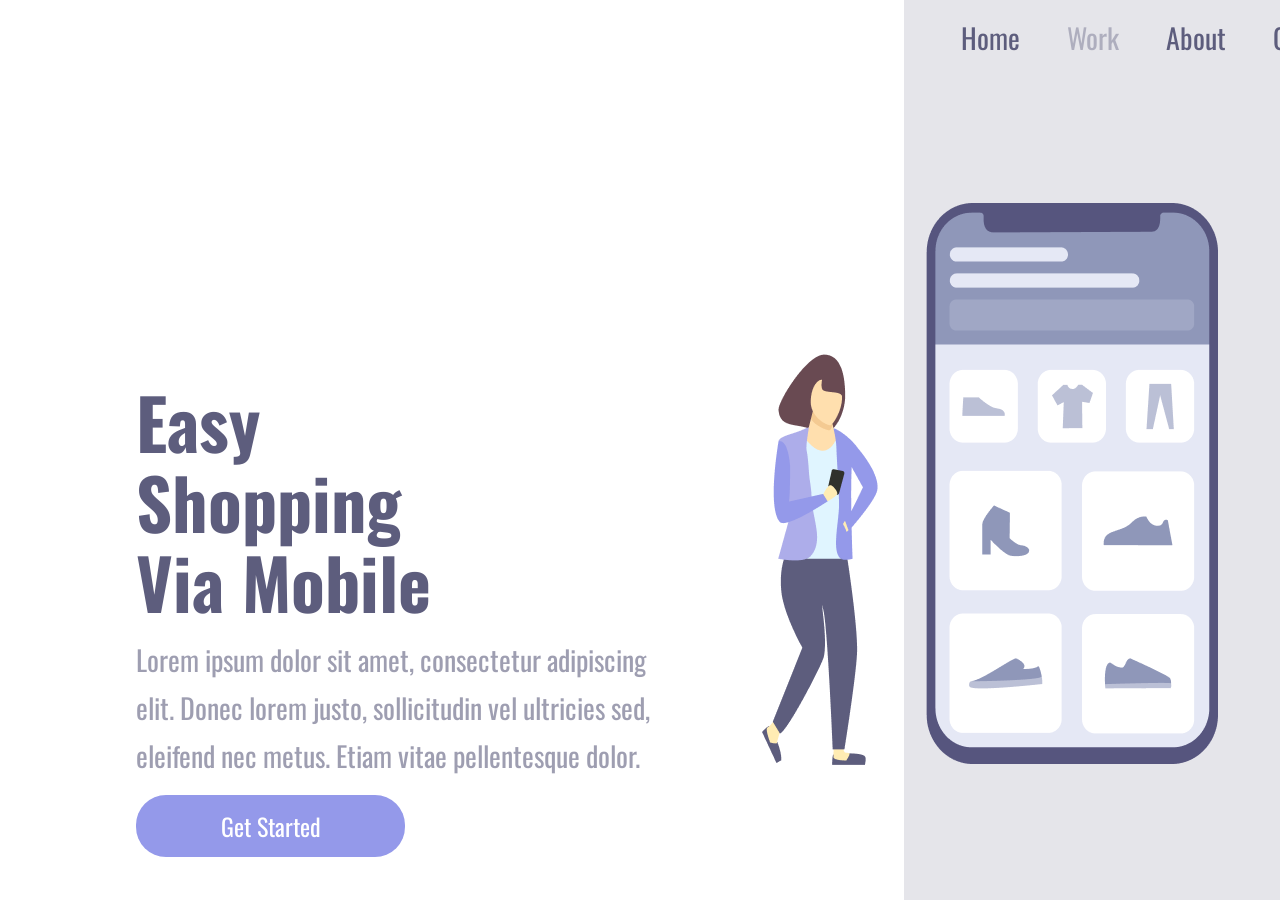
==== ProjectShopping.html @ 455e1c57 "Subindo meu projeto Project Shopping via mobile" ====
<!DOCTYPE html>
<html lang="en">

<head>
    <meta charset="UTF-8">
    <meta name="viewport" content="width=device-width, initial-scale=1.0">
    <link rel="preconnect" href="https://fonts.googleapis.com">
    <link rel="preconnect" href="https://fonts.gstatic.com" crossorigin>
    <link href="https://fonts.googleapis.com/css2?family=Oswald&display=swap" rel="stylesheet">
    <link rel="stylesheet" href="styles.css">
    <title>CSS Parte 2</title>
</head>

<body>
    <div class="wrapper">
        <section class="section-left">
            <h1>Easy Shopping Via Mobile</h1>
            <p>Lorem ipsum dolor sit amet, consectetur adipiscing elit. Donec lorem justo, sollicitudin vel ultricies
                sed, eleifend nec metus. Etiam vitae pellentesque dolor. </p>
            <button>Get Started</button>
        </section>
        <section class="section-right">
            <header>
                <a class="link-header">Home</a>
                <a class="link-header">Work</a>
                <a class="link-header">About</a>
                <a class="link-header">Contact</a>
            </header>
            <img src="img/Illustration-3-3.png" alt="cel-photo">
        </section>
    </div>
</body>

</html>
---- styles.css ----
* {
    font-family: "Oswald", sans-serif;
    margin: 0;
    padding: 0;
    box-sizing: border-box;
    font-size: 400;
    color: #5D5D7D;
}

.wrapper {
    height: 100vh;
    width: 100vw;
}

.section-left {
    display: inline-block;
    width: 60%;
    margin-top: 381px;
    margin-left: 136px;
}

h1 {
    font-size: 70px;
    line-height: 80px;
    margin-bottom: 15px;
    width: 368px;

}

p {
    width: 540px;
    font-size: 28px;
    line-height: 48px;
    color: rgba(93, 93, 125, 0.6);
    margin-bottom: 15px;
}

button {
    width: 269px;
    height: 62px;
    border-radius: 30px;
    border: none;
    background-color: #9499EA;
    color: #FFFFFF;
    font-size: 24px;
    cursor: pointer;
}

button:hover {
    opacity: 0.8;
}

button:active {
    opacity: 0.4;
}


.section-right {
    display: inline-block;
    position: absolute;
    background-color: rgba(93, 93, 125, 0.16);
    height: 100vh;
    width: 40%;
}

header {
    margin-top: 24px;
    margin-left: 57px;
    font-size: 28px;
    line-height: 100%;
}

.link-header {
    margin-right: 41px;
    cursor: pointer;
}

.link-header:hover {
    opacity: 0.8;
}

.link-header:active {
    opacity: 0.4;
}

.link-header:nth-child(2) {
    opacity: 0.4;
}

img {
    position: relative;
    top: 151px;
    right: 142px;

}

@media screen and (max-width: 900px) {

    .section-left {
        width: 100%;
        height: 50%;
        padding: 0;
        margin: 0;
        display: block;
    }

    h1 {
        font-size: 36px;
        line-height: 52px;
        text-align: center;
        margin-top: 54px;
        margin-bottom: 15px;
        margin-left: 54px;
        width: 225px;
    }

    p {
        width: 296px;
        height: 69px;
        line-height: 24px;
        font-size: 14px;
        margin-bottom: 15px;
        margin-left: 40px;
        text-align: center;
        color: rgba(93, 93, 125, 0.6);
    }

    button {
        width: 269px;
        height: 62px;
        margin-right: 52px;
        margin-left: 54px;
        text-align: center;
    }

    header {
        display: none;
    }

    .section-right {
        width: 100%;
        height: auto;
        padding: 40px;
    }

    img {
        position: static;
        max-width: 90%;
        height: auto;
    }














}
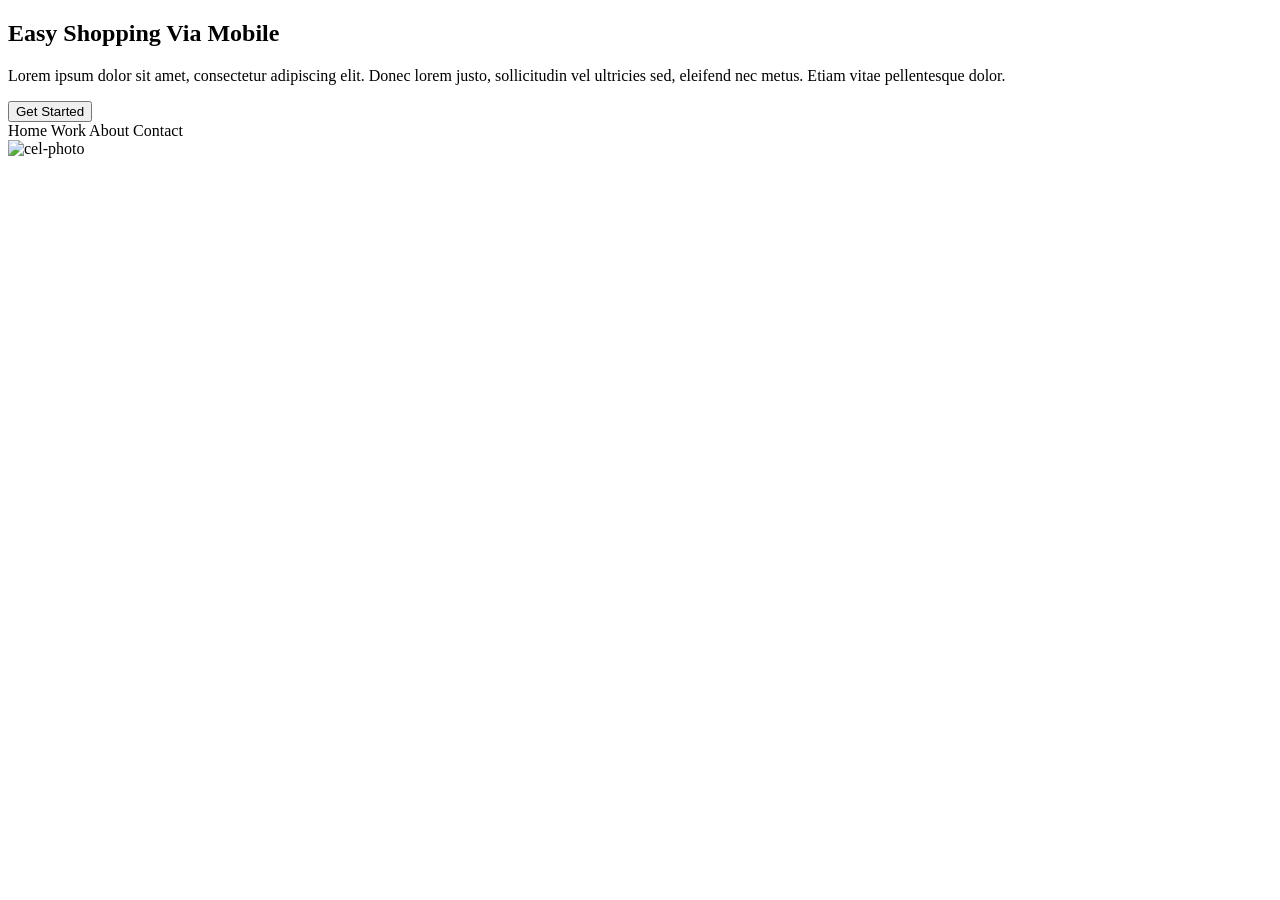
==== commit c2efb59c: "alteração titulo develop2" ====
--- a/ProjectShopping.html
+++ b/ProjectShopping.html
@@ -8,7 +8,7 @@
     <link rel="preconnect" href="https://fonts.gstatic.com" crossorigin>
     <link href="https://fonts.googleapis.com/css2?family=Oswald&display=swap" rel="stylesheet">
     <link rel="stylesheet" href="styles.css">
-    <title>CSS Parte 2</title>
+    <title>Branch develop2</title>
 </head>
 
 <body>
